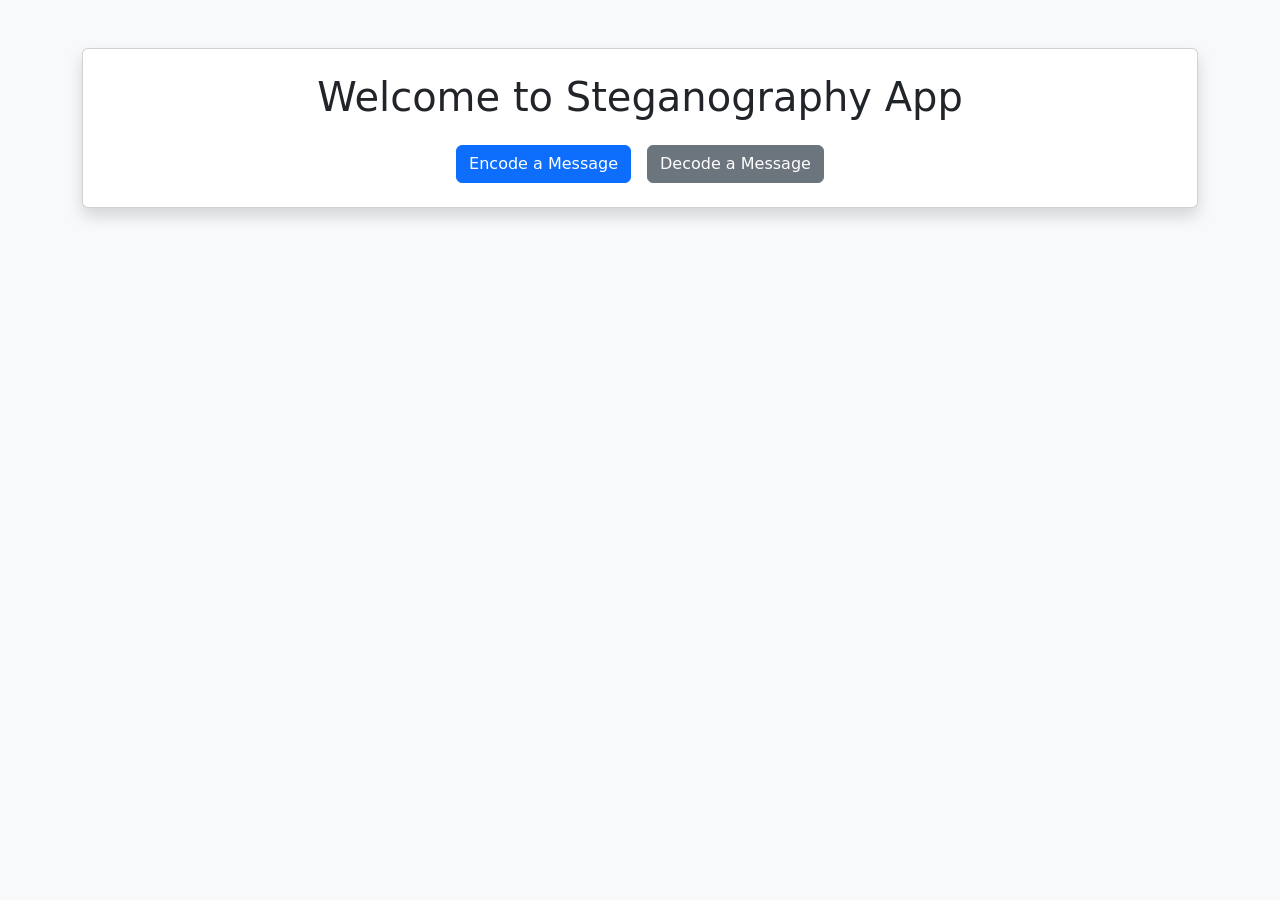
==== steganography_app/templates/index.html @ eea49295 "first commit" ====
<!DOCTYPE html>
<html lang="en">
<head>
    <meta charset="UTF-8">
    <meta name="viewport" content="width=device-width, initial-scale=1.0">
    <title>Steganography</title>
    <link href="https://cdn.jsdelivr.net/npm/bootstrap@5.3.0/dist/css/bootstrap.min.css" rel="stylesheet">
</head>
<body class="bg-light">
    <div class="container text-center mt-5">
        <div class="card shadow p-4">
            <h1 class="mb-4">Welcome to Steganography App</h1>
            <div class="d-flex justify-content-center gap-3">
                <a href="/encode/" class="btn btn-primary">Encode a Message</a>
                <a href="/decode/" class="btn btn-secondary">Decode a Message</a>
            </div>
        </div>
    </div>

    <script src="https://cdn.jsdelivr.net/npm/bootstrap@5.3.0/dist/js/bootstrap.bundle.min.js"></script>
</body>
</html>
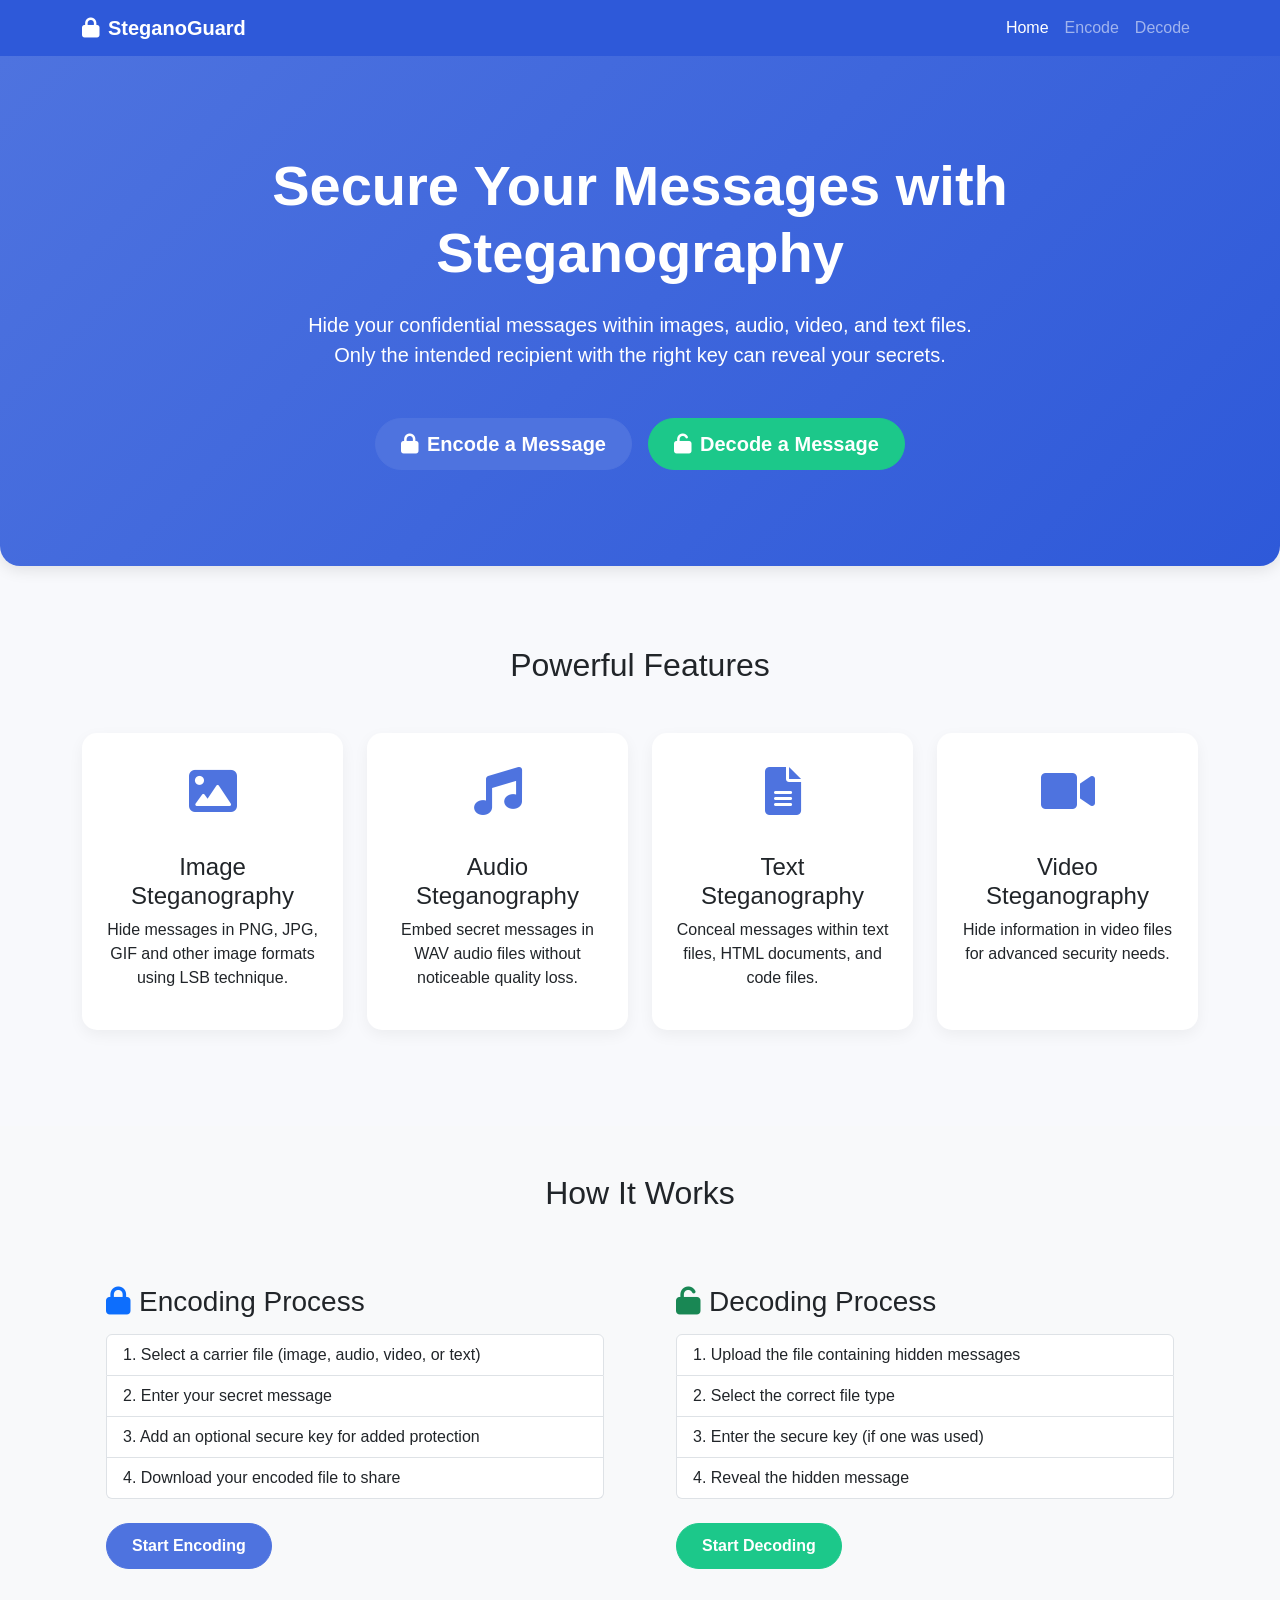
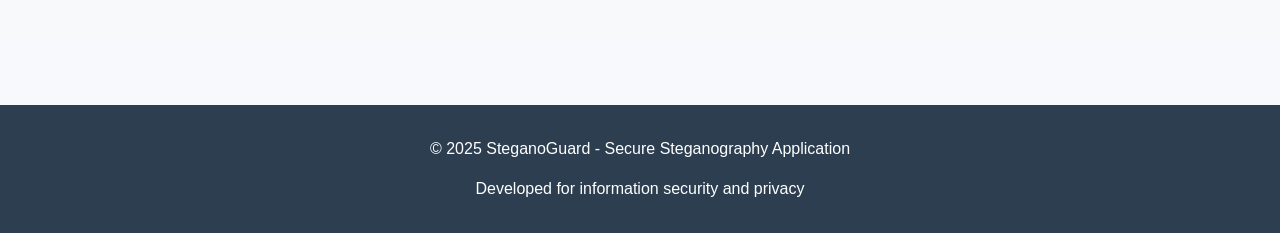
==== commit 401ee3f3: "full" ====
--- a/steganography_app/templates/index.html
+++ b/steganography_app/templates/index.html
@@ -3,19 +3,200 @@
 <head>
     <meta charset="UTF-8">
     <meta name="viewport" content="width=device-width, initial-scale=1.0">
-    <title>Steganography</title>
+    <title>SteganoGuard | Hide Your Secrets</title>
     <link href="https://cdn.jsdelivr.net/npm/bootstrap@5.3.0/dist/css/bootstrap.min.css" rel="stylesheet">
+    <link rel="stylesheet" href="https://cdnjs.cloudflare.com/ajax/libs/font-awesome/6.0.0/css/all.min.css">
+    <style>
+        :root {
+            --primary-color: #4e73df;
+            --secondary-color: #1cc88a;
+            --dark-color: #2e59d9;
+            --light-color: #f8f9fc;
+        }
+        body {
+            background-color: var(--light-color);
+            font-family: 'Segoe UI', Tahoma, Geneva, Verdana, sans-serif;
+        }
+        .hero-section {
+            background: linear-gradient(135deg, var(--primary-color) 0%, var(--dark-color) 100%);
+            color: white;
+            padding: 6rem 0;
+            margin-bottom: 2rem;
+            border-radius: 0 0 20px 20px;
+            box-shadow: 0 4px 15px rgba(0,0,0,0.1);
+        }
+        .feature-card {
+            border: none;
+            border-radius: 15px;
+            transition: all 0.3s ease;
+            box-shadow: 0 5px 15px rgba(0,0,0,0.05);
+            height: 100%;
+        }
+        .feature-card:hover {
+            transform: translateY(-10px);
+            box-shadow: 0 15px 30px rgba(0,0,0,0.1);
+        }
+        .feature-icon {
+            font-size: 3rem;
+            margin-bottom: 1.5rem;
+            color: var(--primary-color);
+        }
+        .btn-custom-primary {
+            background-color: var(--primary-color);
+            border-color: var(--primary-color);
+            color: white;
+            padding: 10px 25px;
+            border-radius: 30px;
+            font-weight: 600;
+            transition: all 0.3s ease;
+        }
+        .btn-custom-secondary {
+            background-color: var(--secondary-color);
+            border-color: var(--secondary-color);
+            color: white;
+            padding: 10px 25px;
+            border-radius: 30px;
+            font-weight: 600;
+            transition: all 0.3s ease;
+        }
+        .btn-custom-primary:hover, .btn-custom-secondary:hover {
+            transform: translateY(-3px);
+            box-shadow: 0 5px 15px rgba(0,0,0,0.15);
+            color: white;
+        }
+        .footer {
+            background-color: #2c3e50;
+            color: white;
+            padding: 2rem 0;
+            margin-top: 4rem;
+        }
+    </style>
 </head>
-<body class="bg-light">
-    <div class="container text-center mt-5">
-        <div class="card shadow p-4">
-            <h1 class="mb-4">Welcome to Steganography App</h1>
+<body>
+    <!-- Navigation -->
+    <nav class="navbar navbar-expand-lg navbar-dark" style="background-color: var(--dark-color);">
+        <div class="container">
+            <a class="navbar-brand fw-bold" href="/">
+                <i class="fas fa-lock me-2"></i>SteganoGuard
+            </a>
+            <button class="navbar-toggler" type="button" data-bs-toggle="collapse" data-bs-target="#navbarNav">
+                <span class="navbar-toggler-icon"></span>
+            </button>
+            <div class="collapse navbar-collapse" id="navbarNav">
+                <ul class="navbar-nav ms-auto">
+                    <li class="nav-item">
+                        <a class="nav-link active" href="/">Home</a>
+                    </li>
+                    <li class="nav-item">
+                        <a class="nav-link" href="/encode/">Encode</a>
+                    </li>
+                    <li class="nav-item">
+                        <a class="nav-link" href="/decode/">Decode</a>
+                    </li>
+                </ul>
+            </div>
+        </div>
+    </nav>
+
+    <!-- Hero Section -->
+    <section class="hero-section text-center">
+        <div class="container">
+            <h1 class="display-4 fw-bold mb-4">Secure Your Messages with Steganography</h1>
+            <p class="lead mb-5">Hide your confidential messages within images, audio, video, and text files. <br>Only the intended recipient with the right key can reveal your secrets.</p>
             <div class="d-flex justify-content-center gap-3">
-                <a href="/encode/" class="btn btn-primary">Encode a Message</a>
-                <a href="/decode/" class="btn btn-secondary">Decode a Message</a>
-            </div>
-        </div>
-    </div>
+                <a href="/encode/" class="btn btn-custom-primary btn-lg">
+                    <i class="fas fa-lock me-2"></i>Encode a Message
+                </a>
+                <a href="/decode/" class="btn btn-custom-secondary btn-lg">
+                    <i class="fas fa-unlock me-2"></i>Decode a Message
+                </a>
+            </div>
+        </div>
+    </section>
+
+    <!-- Features Section -->
+    <section class="container py-5">
+        <h2 class="text-center mb-5">Powerful Features</h2>
+        <div class="row g-4">
+            <div class="col-md-3">
+                <div class="card feature-card p-4 text-center">
+                    <div class="feature-icon">
+                        <i class="fas fa-image"></i>
+                    </div>
+                    <h4>Image Steganography</h4>
+                    <p>Hide messages in PNG, JPG, GIF and other image formats using LSB technique.</p>
+                </div>
+            </div>
+            <div class="col-md-3">
+                <div class="card feature-card p-4 text-center">
+                    <div class="feature-icon">
+                        <i class="fas fa-music"></i>
+                    </div>
+                    <h4>Audio Steganography</h4>
+                    <p>Embed secret messages in WAV audio files without noticeable quality loss.</p>
+                </div>
+            </div>
+            <div class="col-md-3">
+                <div class="card feature-card p-4 text-center">
+                    <div class="feature-icon">
+                        <i class="fas fa-file-alt"></i>
+                    </div>
+                    <h4>Text Steganography</h4>
+                    <p>Conceal messages within text files, HTML documents, and code files.</p>
+                </div>
+            </div>
+            <div class="col-md-3">
+                <div class="card feature-card p-4 text-center">
+                    <div class="feature-icon">
+                        <i class="fas fa-video"></i>
+                    </div>
+                    <h4>Video Steganography</h4>
+                    <p>Hide information in video files for advanced security needs.</p>
+                </div>
+            </div>
+        </div>
+    </section>
+
+    <!-- How It Works Section -->
+    <section class="bg-light py-5 my-5">
+        <div class="container">
+            <h2 class="text-center mb-5">How It Works</h2>
+            <div class="row align-items-center">
+                <div class="col-md-6">
+                    <div class="p-4">
+                        <h3 class="mb-3"><i class="fas fa-lock text-primary me-2"></i>Encoding Process</h3>
+                        <ol class="list-group list-group-numbered mb-4">
+                            <li class="list-group-item">Select a carrier file (image, audio, video, or text)</li>
+                            <li class="list-group-item">Enter your secret message</li>
+                            <li class="list-group-item">Add an optional secure key for added protection</li>
+                            <li class="list-group-item">Download your encoded file to share</li>
+                        </ol>
+                        <a href="/encode/" class="btn btn-custom-primary">Start Encoding</a>
+                    </div>
+                </div>
+                <div class="col-md-6">
+                    <div class="p-4">
+                        <h3 class="mb-3"><i class="fas fa-unlock text-success me-2"></i>Decoding Process</h3>
+                        <ol class="list-group list-group-numbered mb-4">
+                            <li class="list-group-item">Upload the file containing hidden messages</li>
+                            <li class="list-group-item">Select the correct file type</li>
+                            <li class="list-group-item">Enter the secure key (if one was used)</li>
+                            <li class="list-group-item">Reveal the hidden message</li>
+                        </ol>
+                        <a href="/decode/" class="btn btn-custom-secondary">Start Decoding</a>
+                    </div>
+                </div>
+            </div>
+        </div>
+    </section>
+
+    <!-- Footer -->
+    <footer class="footer">
+        <div class="container text-center">
+            <p>© 2025 SteganoGuard - Secure Steganography Application</p>
+            <p class="mb-0">Developed for information security and privacy</p>
+        </div>
+    </footer>
 
     <script src="https://cdn.jsdelivr.net/npm/bootstrap@5.3.0/dist/js/bootstrap.bundle.min.js"></script>
 </body>
